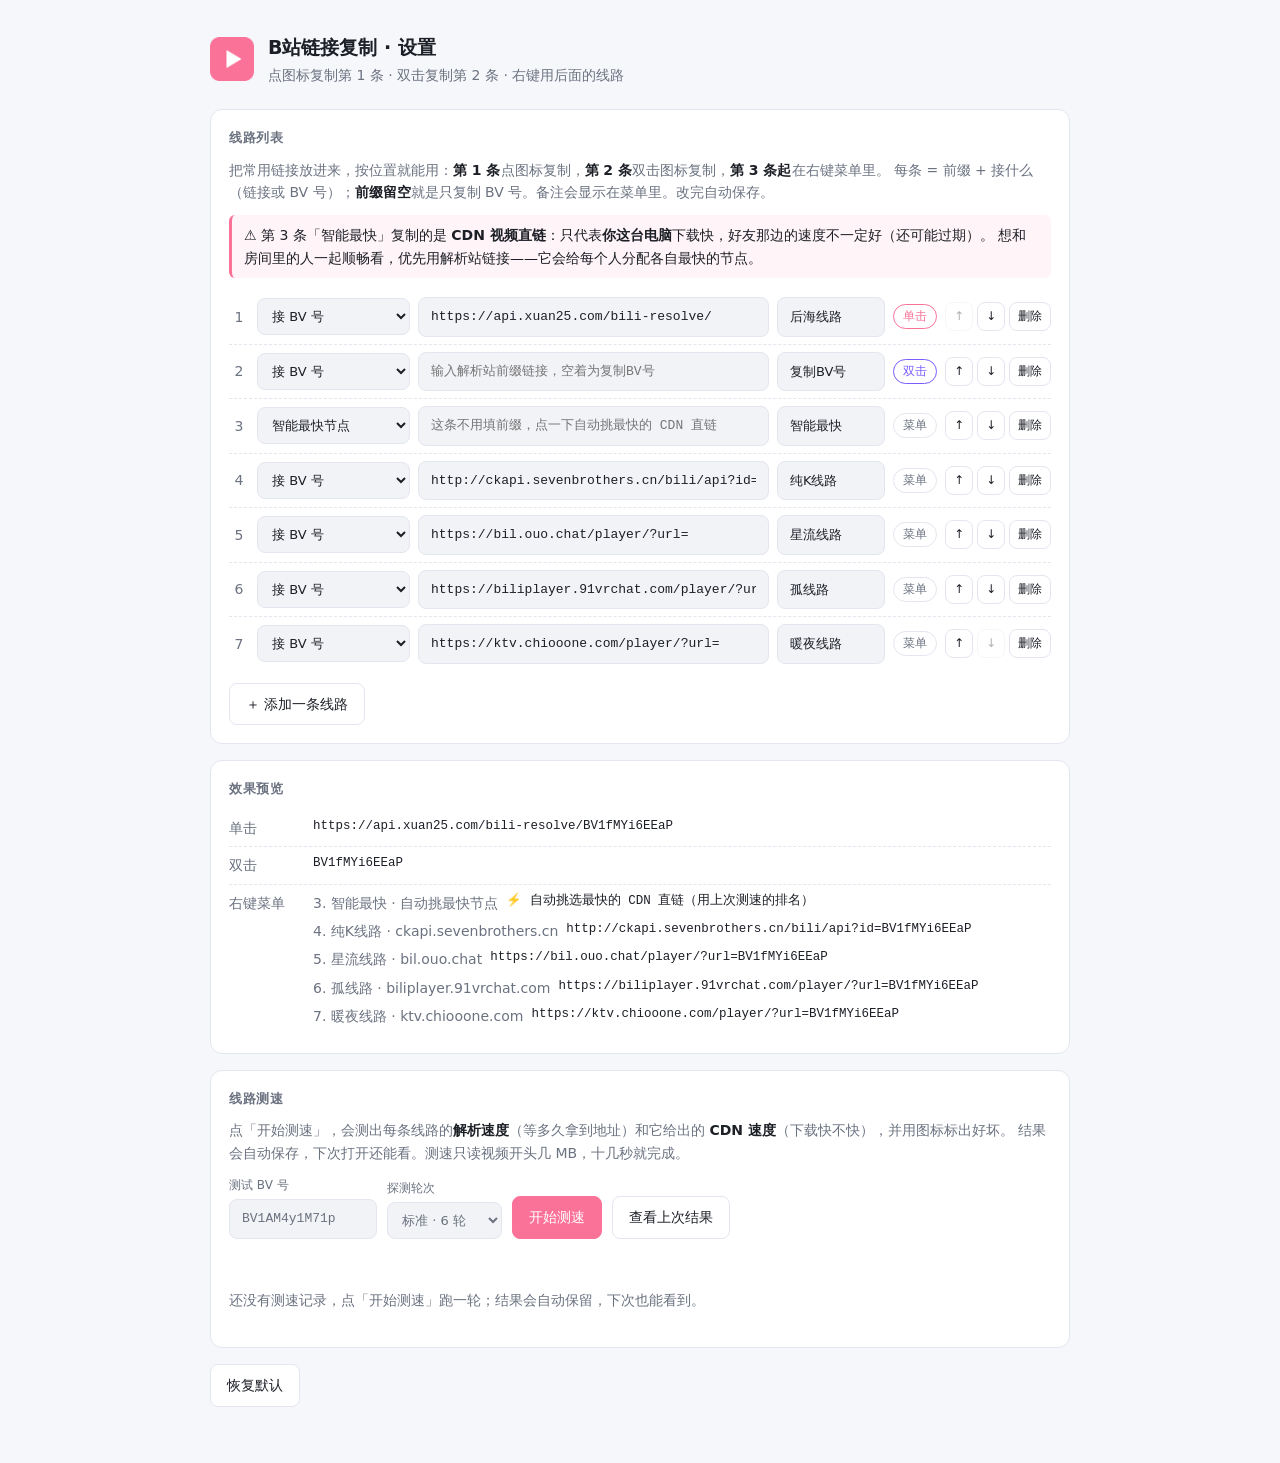
==== src/options.html @ e619897b "Initial commit: B站链接复制扩展 1.4.4（多线路 / 测速 / 智能最快 / 页面按钮）" ====
<!DOCTYPE html>
<html lang="zh-CN">
  <head>
    <meta charset="utf-8" />
    <title>设置 · B站链接复制</title>
    <style>
      :root {
        color-scheme: light dark;
        --bg: #f6f7fb;
        --card: #ffffff;
        --text: #1c1f26;
        --muted: #6b7280;
        --line: #e3e6ee;
        --accent: #fb7299;
        --accent-2: #7c5cff;
        --code-bg: #f2f3f7;
        --ok: #2e9e5b;
        --warn: #d7263d;
      }

      @media (prefers-color-scheme: dark) {
        :root {
          --bg: #15171c;
          --card: #1d2027;
          --text: #e8eaf0;
          --muted: #9aa1ad;
          --line: #2b2f39;
          --code-bg: #14161b;
          --ok: #4cc38a;
          --warn: #ff6b81;
        }
      }

      * {
        box-sizing: border-box;
      }

      body {
        margin: 0;
        padding: 32px 20px 56px;
        background: var(--bg);
        color: var(--text);
        font: 14px/1.6 "Segoe UI", "Microsoft YaHei", system-ui, sans-serif;
      }

      main {
        max-width: 860px;
        margin: 0 auto;
      }

      header {
        display: flex;
        align-items: center;
        gap: 14px;
        margin-bottom: 22px;
      }

      header img {
        width: 44px;
        height: 44px;
      }

      h1 {
        margin: 0;
        font-size: 19px;
      }

      h2 {
        margin: 0 0 10px;
        font-size: 13px;
        letter-spacing: 0.04em;
        text-transform: uppercase;
        color: var(--muted);
      }

      .sub {
        margin: 2px 0 0;
        color: var(--muted);
      }

      section {
        background: var(--card);
        border: 1px solid var(--line);
        border-radius: 12px;
        padding: 18px;
        margin-bottom: 16px;
      }

      input[type="text"] {
        width: 100%;
        padding: 9px 12px;
        border: 1px solid var(--line);
        border-radius: 8px;
        background: var(--code-bg);
        color: inherit;
        font: 13px/1.5 Consolas, "Cascadia Mono", monospace;
      }

      input[type="text"]:focus,
      select:focus {
        outline: 2px solid var(--accent-2);
        outline-offset: 1px;
      }

      .hint {
        margin: 0 0 12px;
        color: var(--muted);
      }

      .hint b {
        color: var(--text);
      }

      code {
        background: var(--code-bg);
        border-radius: 5px;
        padding: 1px 5px;
        font: 12.5px/1.5 Consolas, "Cascadia Mono", monospace;
      }

      .entry {
        display: flex;
        align-items: center;
        gap: 8px;
        padding: 7px 0;
        border-top: 1px dashed var(--line);
      }

      .entry:first-child {
        border-top: 0;
      }

      .entry input[data-role="value"] {
        flex: 1 1 220px;
        min-width: 0;
      }

      .entry input[data-role="note"] {
        flex: 0 0 108px;
        width: 108px;
        font-family: inherit;
        font-size: 13px;
      }

      .entry select {
        flex: 0 0 auto;
        padding: 9px 10px;
        border: 1px solid var(--line);
        border-radius: 8px;
        background: var(--code-bg);
        color: inherit;
        font: inherit;
        font-size: 13px;
      }

      .idx {
        flex: 0 0 20px;
        text-align: center;
        color: var(--muted);
        font-variant-numeric: tabular-nums;
      }

      .role {
        flex: 0 0 auto;
        width: 44px;
        text-align: center;
        padding: 2px 0;
        border: 1px solid var(--line);
        border-radius: 999px;
        font-size: 12px;
        color: var(--muted);
        white-space: nowrap;
      }

      .role.primary {
        color: var(--accent);
        border-color: var(--accent);
      }

      .role.secondary {
        color: var(--accent-2);
        border-color: var(--accent-2);
      }

      .role.menu {
        color: var(--muted);
        border-color: var(--line);
      }

      .tools {
        flex: 0 0 auto;
        display: flex;
        gap: 4px;
      }

      .tools button {
        padding: 4px 8px;
        font-size: 12px;
      }

      .tools button:disabled {
        opacity: 0.35;
        cursor: not-allowed;
      }

      .row {
        display: flex;
        gap: 10px;
        align-items: flex-start;
        padding: 7px 0;
        border-top: 1px dashed var(--line);
      }

      .row:first-of-type {
        border-top: 0;
      }

      .tag {
        flex: 0 0 74px;
        color: var(--muted);
      }

      .row code,
      .menu-preview code {
        flex: 1;
        background: transparent;
        padding: 0;
        white-space: pre-wrap;
        word-break: break-all;
      }

      .menu-preview {
        flex: 1;
        display: flex;
        flex-direction: column;
        gap: 6px;
        min-width: 0;
      }

      .menu-preview .item {
        display: flex;
        gap: 8px;
        min-width: 0;
      }

      .menu-preview .name {
        flex: 0 0 auto;
        color: var(--muted);
      }

      .menu-preview .empty {
        color: var(--muted);
      }

      .actions {
        display: flex;
        align-items: center;
        gap: 14px;
      }

      button {
        padding: 9px 16px;
        border: 1px solid var(--line);
        border-radius: 8px;
        background: var(--card);
        color: inherit;
        font: inherit;
        cursor: pointer;
      }

      button:hover:not(:disabled) {
        border-color: var(--accent);
        color: var(--accent);
      }

      button:disabled {
        opacity: 0.5;
        cursor: not-allowed;
      }

      button.primary-btn {
        border-color: var(--accent);
        background: var(--accent);
        color: #fff;
      }

      button.primary-btn:hover:not(:disabled) {
        color: #fff;
        filter: brightness(1.05);
      }

      #add {
        margin-top: 12px;
      }

      #status {
        color: var(--muted);
      }

      /* ---------- 测速面板 ---------- */

      .speed-bar {
        display: flex;
        flex-wrap: wrap;
        gap: 10px;
        align-items: flex-end;
        margin-bottom: 10px;
      }

      .field {
        display: flex;
        flex-direction: column;
        gap: 4px;
        font-size: 12px;
        color: var(--muted);
      }

      .field input {
        width: 148px;
      }

      .field select {
        padding: 9px 10px;
        border: 1px solid var(--line);
        border-radius: 8px;
        background: var(--code-bg);
        color: inherit;
        font: inherit;
        font-size: 13px;
      }

      .speed-status {
        min-height: 22px;
        color: var(--muted);
      }

      .speed-status.ok {
        color: var(--ok);
      }

      .speed-status.warn {
        color: var(--warn);
      }

      .speed-summary {
        display: flex;
        flex-wrap: wrap;
        gap: 4px 18px;
        margin: 8px 0 12px;
        color: var(--muted);
        font-size: 13px;
      }

      .speed-summary b {
        color: var(--text);
      }

      .speed-empty {
        color: var(--muted);
        padding: 4px 0;
      }

      .speed-table {
        width: 100%;
        border-collapse: collapse;
        font-size: 13px;
      }

      .speed-table th {
        text-align: left;
        font-weight: 500;
        color: var(--muted);
        border-bottom: 1px solid var(--line);
        padding: 6px 8px;
        white-space: nowrap;
      }

      .speed-table td {
        border-bottom: 1px dashed var(--line);
        padding: 7px 8px;
        vertical-align: top;
      }

      .speed-table tr.detail td {
        border-bottom: 1px solid var(--line);
        background: var(--code-bg);
        font-size: 12px;
        color: var(--muted);
        padding: 6px 8px 8px 30px;
        line-height: 1.7;
      }

      .speed-table .line-name {
        font-weight: 600;
      }

      .speed-table .line-host {
        display: block;
        color: var(--muted);
        font-size: 11.5px;
      }

      .speed-table .num {
        font-variant-numeric: tabular-nums;
        white-space: nowrap;
      }

      .speed-table .grade {
        white-space: nowrap;
      }

      .tone-great,
      .tone-good {
        color: var(--ok);
      }

      .tone-fair {
        color: #c99a00;
      }

      .tone-slow {
        color: #d97b00;
      }

      .tone-bad,
      .tone-fail {
        color: var(--warn);
      }

      .tone-unknown,
      .tone-skipped {
        color: var(--muted);
      }

      .cdn-chip {
        display: inline-block;
        margin-right: 12px;
        white-space: nowrap;
      }

      .cdn-summary {
        color: var(--muted);
      }

      .hint.warn {
        padding: 9px 12px;
        border-left: 3px solid var(--accent);
        border-radius: 6px;
        background: color-mix(in srgb, var(--accent) 8%, transparent);
        color: var(--text);
      }

      .speed-legend {
        margin: 10px 0 0;
        color: var(--muted);
        font-size: 12.5px;
        line-height: 1.6;
      }

      @media (max-width: 720px) {
        .entry {
          flex-wrap: wrap;
        }

        .entry input[data-role="value"] {
          flex: 1 1 100%;
          order: 3;
        }
      }
    </style>
  </head>
  <body>
    <main>
      <header>
        <img src="../icons/icon48.png" alt="" />
        <div>
          <h1>B站链接复制 · 设置</h1>
          <p class="sub">
            点图标复制第 1 条 · 双击复制第 2 条 · 右键用后面的线路
          </p>
        </div>
      </header>

      <section>
        <h2>线路列表</h2>
        <p class="hint">
          把常用链接放进来，按位置就能用：<b>第 1 条</b>点图标复制，<b>第 2 条</b>双击图标复制，<b>第 3 条起</b>在右键菜单里。
          每条 = 前缀 + 接什么（链接或 BV 号）；<b>前缀留空</b>就是只复制 BV 号。备注会显示在菜单里。改完自动保存。
        </p>
        <p class="hint warn">
          ⚠️ 第 3 条「智能最快」复制的是 <b>CDN 视频直链</b>：只代表<b>你这台电脑</b>下载快，好友那边的速度不一定好（还可能过期）。
          想和房间里的人一起顺畅看，优先用解析站链接——它会给每个人分配各自最快的节点。
        </p>
        <div id="list"></div>
        <button id="add" type="button">＋ 添加一条线路</button>
      </section>

      <section>
        <h2>效果预览</h2>
        <div class="row"><span class="tag">单击</span><code id="preview-single"></code></div>
        <div class="row"><span class="tag">双击</span><code id="preview-double"></code></div>
        <div class="row">
          <span class="tag">右键菜单</span>
          <div class="menu-preview" id="preview-menu"></div>
        </div>
      </section>

      <section id="speed">
        <h2>线路测速</h2>
        <p class="hint">
          点「开始测速」，会测出每条线路的<b>解析速度</b>（等多久拿到地址）和它给出的 <b>CDN 速度</b>（下载快不快），并用图标标出好坏。
          结果会自动保存，下次打开还能看。测速只读视频开头几 MB，十几秒就完成。
        </p>
        <div class="speed-bar">
          <label class="field">
            测试 BV 号
            <input id="speed-bv" type="text" spellcheck="false" autocomplete="off" maxlength="12" />
          </label>
          <label class="field">
            探测轮次
            <select id="speed-depth"></select>
          </label>
          <button id="speed-run" type="button" class="primary-btn">开始测速</button>
          <button id="speed-view" type="button">查看上次结果</button>
          <button id="speed-stop" type="button" hidden>停止</button>
        </div>
        <div id="speed-status" class="speed-status" role="status" aria-live="polite"></div>
        <div id="speed-result"></div>
      </section>

      <div class="actions">
        <button id="reset" type="button">恢复默认</button>
        <span id="status" role="status" aria-live="polite"></span>
      </div>
    </main>

    <script src="options.js" type="module"></script>
  </body>
</html>
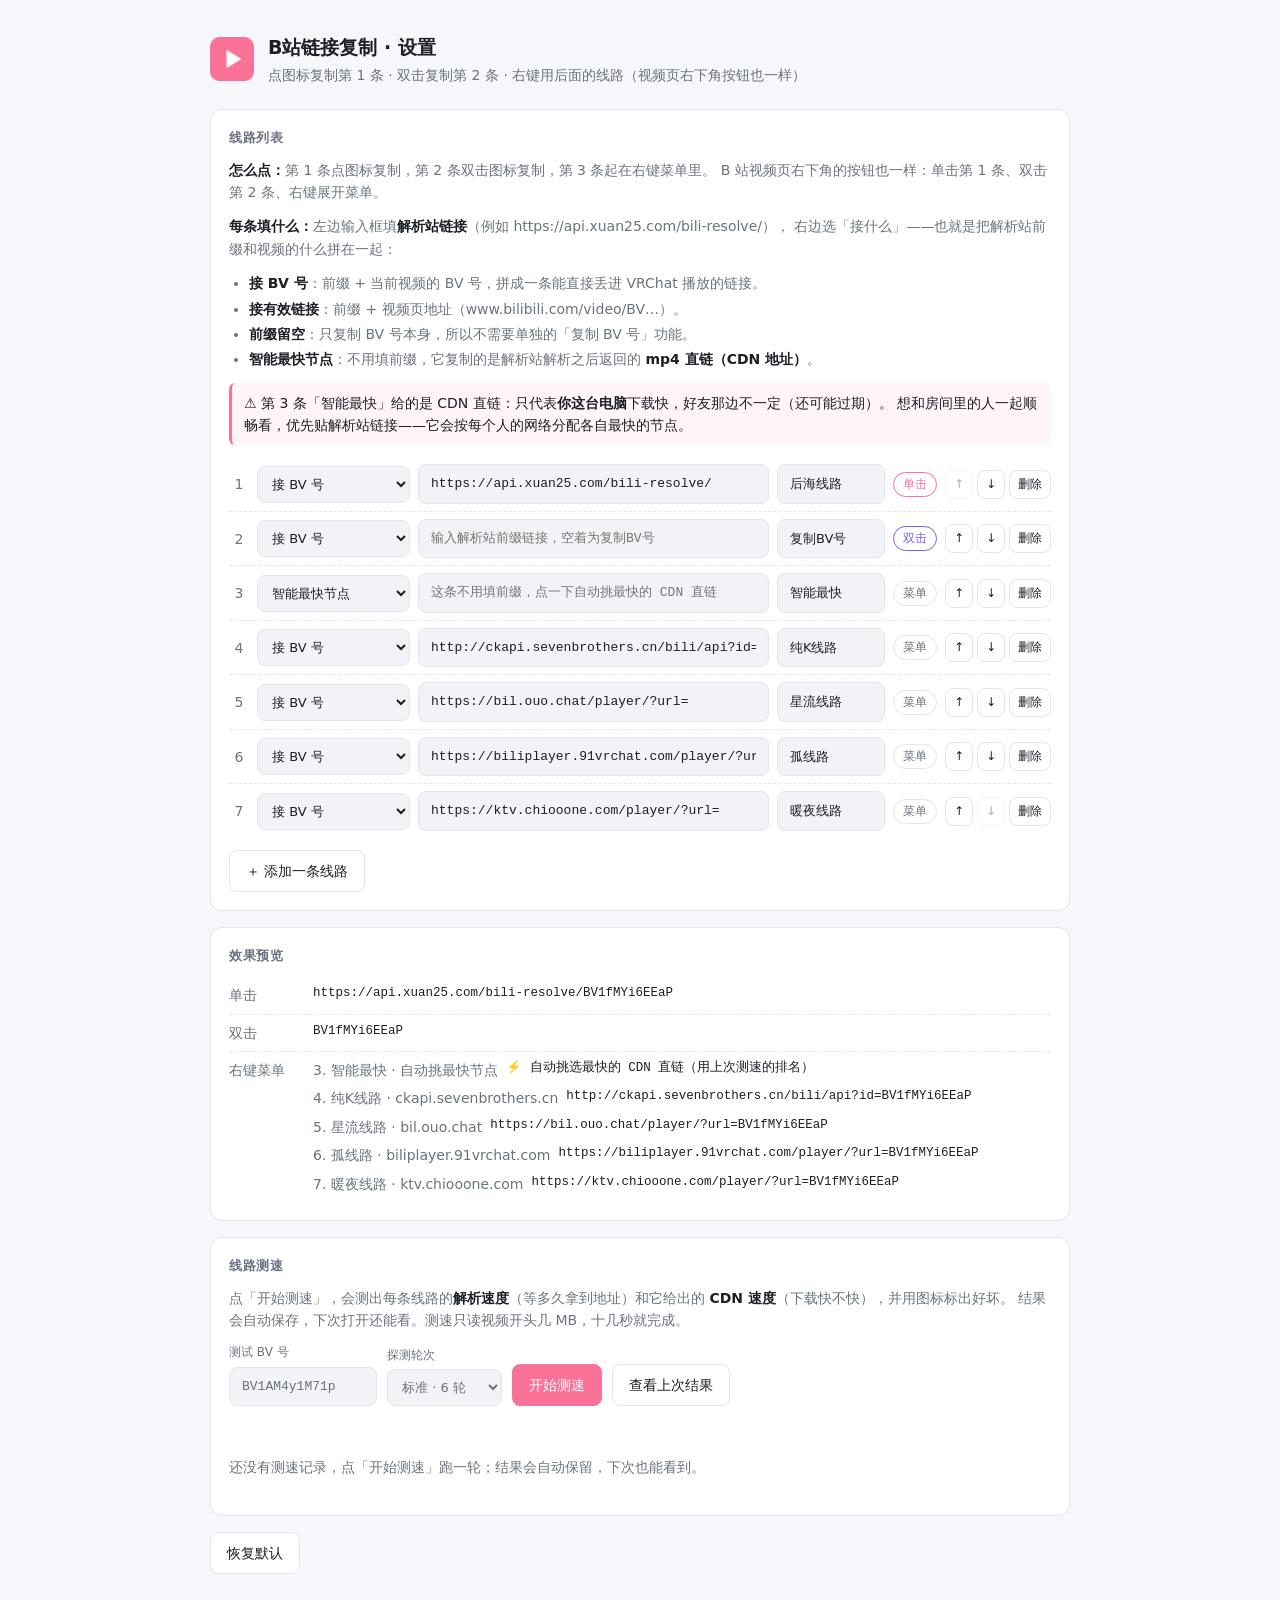
==== commit a25bd6aa: "1.4.5：页面浮动按钮支持单击/双击/右键菜单；线路列表说明改写；补页面菜单截图" ====
--- a/src/options.html
+++ b/src/options.html
@@ -111,6 +111,20 @@
         color: var(--text);
       }
 
+      .hint-list {
+        margin: 0 0 12px;
+        padding-left: 20px;
+        color: var(--muted);
+      }
+
+      .hint-list li {
+        margin: 3px 0;
+      }
+
+      .hint-list b {
+        color: var(--text);
+      }
+
       code {
         background: var(--code-bg);
         border-radius: 5px;
@@ -476,7 +490,7 @@
         <div>
           <h1>B站链接复制 · 设置</h1>
           <p class="sub">
-            点图标复制第 1 条 · 双击复制第 2 条 · 右键用后面的线路
+            点图标复制第 1 条 · 双击复制第 2 条 · 右键用后面的线路（视频页右下角按钮也一样）
           </p>
         </div>
       </header>
@@ -484,12 +498,22 @@
       <section>
         <h2>线路列表</h2>
         <p class="hint">
-          把常用链接放进来，按位置就能用：<b>第 1 条</b>点图标复制，<b>第 2 条</b>双击图标复制，<b>第 3 条起</b>在右键菜单里。
-          每条 = 前缀 + 接什么（链接或 BV 号）；<b>前缀留空</b>就是只复制 BV 号。备注会显示在菜单里。改完自动保存。
+          <b>怎么点：</b>第 1 条点图标复制，第 2 条双击图标复制，第 3 条起在右键菜单里。
+          B 站视频页右下角的按钮也一样：单击第 1 条、双击第 2 条、右键展开菜单。
         </p>
+        <p class="hint">
+          <b>每条填什么：</b>左边输入框填<b>解析站链接</b>（例如 https://api.xuan25.com/bili-resolve/），
+          右边选「接什么」——也就是把解析站前缀和视频的什么拼在一起：
+        </p>
+        <ul class="hint-list">
+          <li><b>接 BV 号</b>：前缀 + 当前视频的 BV 号，拼成一条能直接丢进 VRChat 播放的链接。</li>
+          <li><b>接有效链接</b>：前缀 + 视频页地址（www.bilibili.com/video/BV…）。</li>
+          <li><b>前缀留空</b>：只复制 BV 号本身，所以不需要单独的「复制 BV 号」功能。</li>
+          <li><b>智能最快节点</b>：不用填前缀，它复制的是解析站解析之后返回的 <b>mp4 直链（CDN 地址）</b>。</li>
+        </ul>
         <p class="hint warn">
-          ⚠️ 第 3 条「智能最快」复制的是 <b>CDN 视频直链</b>：只代表<b>你这台电脑</b>下载快，好友那边的速度不一定好（还可能过期）。
-          想和房间里的人一起顺畅看，优先用解析站链接——它会给每个人分配各自最快的节点。
+          ⚠️ 第 3 条「智能最快」给的是 CDN 直链：只代表<b>你这台电脑</b>下载快，好友那边不一定（还可能过期）。
+          想和房间里的人一起顺畅看，优先贴解析站链接——它会按每个人的网络分配各自最快的节点。
         </p>
         <div id="list"></div>
         <button id="add" type="button">＋ 添加一条线路</button>
